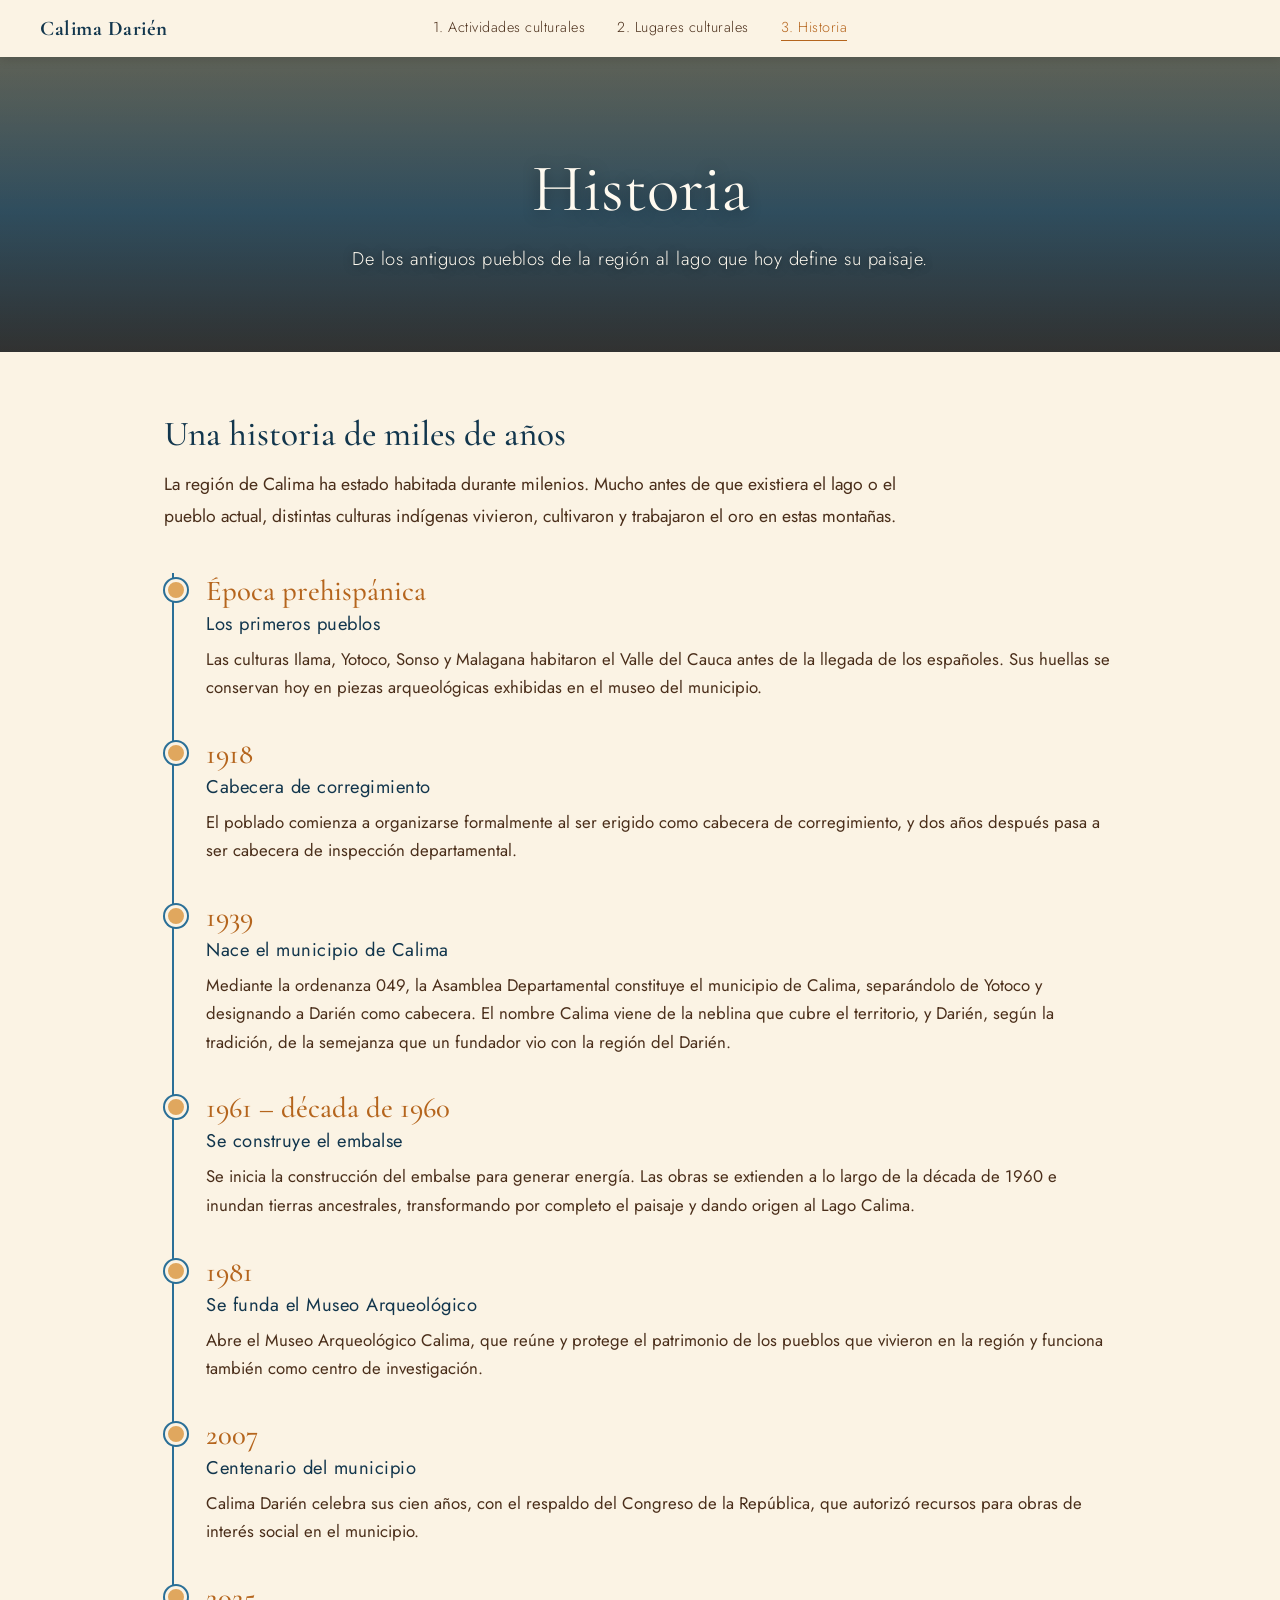
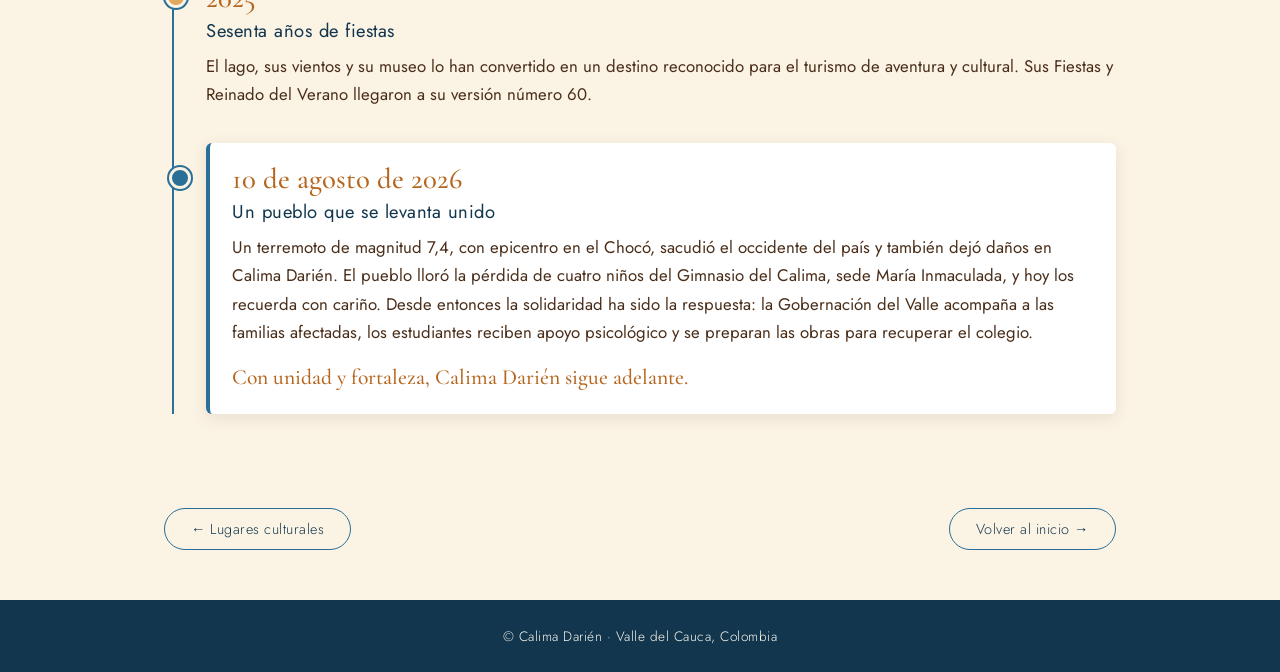
==== historia.html @ 9cd8f77b "Version inicial" ====
<!DOCTYPE html>
<html lang="es">
<head>
  <meta charset="UTF-8">
  <meta name="viewport" content="width=device-width, initial-scale=1.0">
  <title>Historia | Calima Darién</title>
  <meta name="description" content="Línea de tiempo de la historia de Calima Darién: pueblos antiguos, fundación, construcción del lago y la fuerza de su gente.">

  <link rel="preconnect" href="https://fonts.googleapis.com">
  <link rel="preconnect" href="https://fonts.gstatic.com" crossorigin>
  <link href="https://fonts.googleapis.com/css2?family=Cormorant+Garamond:wght@400;500&family=Jost:wght@300;400&display=swap" rel="stylesheet">

  <link rel="stylesheet" href="estilos.css">
</head>
<body class="interna">

  <header class="barra">
    <a href="index.html" class="btn-principal"><b>Calima Darién</b></a>

    <nav class="menu">
      <a href="actividadesc.html">1. Actividades culturales</a>
      <a href="lugaresc.html">2. Lugares culturales</a>
      <a href="historia.html" class="activo" aria-current="page">3. Historia</a>
    </nav>

    <span class="espaciador"></span>
  </header>

  <section class="cabecera-pagina cabecera-historia">
    <h1>Historia</h1>
    <p>De los antiguos pueblos de la región al lago que hoy define su paisaje.</p>
  </section>

  <main class="contenido">
    <div class="intro">
      <h2>Una historia de miles de años</h2>
      <p>
        La región de Calima ha estado habitada durante milenios. Mucho antes de
        que existiera el lago o el pueblo actual, distintas culturas indígenas
        vivieron, cultivaron y trabajaron el oro en estas montañas.
      </p>
    </div>

    <div class="linea-tiempo">

      <div class="hito">
        <span class="anio">Época prehispánica</span>
        <h3>Los primeros pueblos</h3>
        <p>
          Las culturas Ilama, Yotoco, Sonso y Malagana habitaron el Valle del
          Cauca antes de la llegada de los españoles. Sus huellas se conservan
          hoy en piezas arqueológicas exhibidas en el museo del municipio.
        </p>
      </div>

      <div class="hito">
        <span class="anio">1918</span>
        <h3>Cabecera de corregimiento</h3>
        <p>
          El poblado comienza a organizarse formalmente al ser erigido como
          cabecera de corregimiento, y dos años después pasa a ser cabecera de
          inspección departamental.
        </p>
      </div>

      <div class="hito">
        <span class="anio">1939</span>
        <h3>Nace el municipio de Calima</h3>
        <p>
          Mediante la ordenanza 049, la Asamblea Departamental constituye el
          municipio de Calima, separándolo de Yotoco y designando a Darién
          como cabecera. El nombre Calima viene de la neblina que cubre el
          territorio, y Darién, según la tradición, de la semejanza que un
          fundador vio con la región del Darién.
        </p>
      </div>

      <div class="hito">
        <span class="anio">1961 – década de 1960</span>
        <h3>Se construye el embalse</h3>
        <p>
          Se inicia la construcción del embalse para generar energía. Las obras
          se extienden a lo largo de la década de 1960 e inundan tierras
          ancestrales, transformando por completo el paisaje y dando origen al
          Lago Calima.
        </p>
      </div>

      <div class="hito">
        <span class="anio">1981</span>
        <h3>Se funda el Museo Arqueológico</h3>
        <p>
          Abre el Museo Arqueológico Calima, que reúne y protege el patrimonio
          de los pueblos que vivieron en la región y funciona también como
          centro de investigación.
        </p>
      </div>

      <div class="hito">
        <span class="anio">2007</span>
        <h3>Centenario del municipio</h3>
        <p>
          Calima Darién celebra sus cien años, con el respaldo del Congreso de
          la República, que autorizó recursos para obras de interés social en
          el municipio.
        </p>
      </div>

      <div class="hito">
        <span class="anio">2025</span>
        <h3>Sesenta años de fiestas</h3>
        <p>
          El lago, sus vientos y su museo lo han convertido en un destino
          reconocido para el turismo de aventura y cultural. Sus Fiestas y
          Reinado del Verano llegaron a su versión número 60.
        </p>
      </div>

      <div class="hito hito-destacado">
        <span class="anio">10 de agosto de 2026</span>
        <h3>Un pueblo que se levanta unido</h3>
        <p>
          Un terremoto de magnitud 7,4, con epicentro en el Chocó, sacudió el
          occidente del país y también dejó daños en Calima Darién. El pueblo
          lloró la pérdida de cuatro niños del Gimnasio del Calima, sede María
          Inmaculada, y hoy los recuerda con cariño. Desde entonces la
          solidaridad ha sido la respuesta: la Gobernación del Valle acompaña
          a las familias afectadas, los estudiantes reciben apoyo psicológico y
          se preparan las obras para recuperar el colegio.
        </p>
        <p class="frase-final">Con unidad y fortaleza, Calima Darién sigue adelante.</p>
      </div>

    </div>
  </main>

  <nav class="navegacion-paginas">
    <a href="lugaresc.html">← Lugares culturales</a>
    <a href="index.html">Volver al inicio →</a>
  </nav>

  <footer class="pie">
    <p>© Calima Darién · Valle del Cauca, Colombia</p>
  </footer>

</body>
</html>
---- estilos.css ----
/* ===== VARIABLES DE COLOR (tonos tierra y azules) ===== */
:root {
  --crema: #fbf3e4;
  --tierra-oscuro: #4a2e1a;
  --terracota: #b5651d;
  --azul-profundo: #12364d;
  --azul-lago: #2a6f97;
  --dorado: #e0a75e;
  --texto-claro: #fffaf0;
}

* {
  margin: 0;
  padding: 0;
  box-sizing: border-box;
}

html, body {
  height: 100%;
}

body {
  font-family: "Jost", sans-serif;
  font-weight: 300;
  background-color: var(--azul-profundo);
  color: var(--texto-claro);
}

a {
  text-decoration: none;
  color: inherit;
}

/* ===== BARRA DE NAVEGACIÓN ===== */
.barra {
  position: fixed;
  top: 0;
  left: 0;
  width: 100%;
  z-index: 10;
  display: grid;
  grid-template-columns: 1fr auto 1fr;
  align-items: center;
  padding: 16px 40px;
  background-color: var(--crema);
  color: var(--tierra-oscuro);
  box-shadow: 0 2px 10px rgba(0, 0, 0, 0.15);
}

.btn-principal {
  font-family: "Cormorant Garamond", serif;
  font-size: 1.3rem;
  font-weight: 500;
  letter-spacing: 0.5px;
  color: var(--azul-profundo);
}

.menu {
  display: flex;
  gap: 32px;
}

.menu a {
  font-size: 0.9rem;
  letter-spacing: 0.5px;
  padding-bottom: 3px;
  border-bottom: 1px solid transparent;
  transition: color 0.3s, border-color 0.3s;
}

.menu a:hover,
.menu a.activo {
  color: var(--terracota);
  border-bottom-color: var(--terracota);
}

/* ===== HERO (INICIO) ===== */
.hero {
  min-height: 100vh;
  display: flex;
  align-items: center;
  justify-content: center;
  text-align: center;
  padding: 100px 24px 60px;
  background:
    linear-gradient(
      to bottom,
      rgba(18, 54, 77, 0.35) 0%,
      rgba(74, 46, 26, 0.35) 55%,
      rgba(18, 30, 40, 0.75) 100%
    ),
    url("https://blogger.googleusercontent.com/img/b/R29vZ2xl/AVvXsEgp2KFAe_UCFP4J2xGSUJrZlvVt5zDSRNdugfr3U5ejgVvif3VngmFKuK3y-PgHHKj7U-qdiKil6Cmu6ggLbUylZGqxwDFVBUe-m3QUEKrpuqBc21c8SRWSz9uvf5Kk9CR0P2majYUhHSw/s1600/lago-calima-la+mellicera.JPG") center / cover no-repeat,
    linear-gradient(to bottom, #e0a75e 0%, #2a6f97 55%, #12364d 100%);
}

.hero-contenido {
  max-width: 900px;
}

.hero h1 {
  font-family: "Cormorant Garamond", serif;
  font-weight: 400;
  font-size: clamp(2.6rem, 7vw, 5.2rem);
  line-height: 1.1;
  letter-spacing: 0.5px;
  text-shadow: 0 2px 20px rgba(0, 0, 0, 0.45);
}

.subtitulo {
  margin-top: 28px;
  font-size: clamp(0.95rem, 2vw, 1.1rem);
  letter-spacing: 1px;
  text-shadow: 0 1px 8px rgba(0, 0, 0, 0.5);
}

.boton {
  display: inline-block;
  margin-top: 32px;
  padding: 10px 34px;
  font-size: 0.9rem;
  letter-spacing: 1px;
  color: var(--texto-claro);
  border: 1px solid var(--dorado);
  border-radius: 30px;
  transition: background-color 0.3s, color 0.3s;
}

.boton:hover {
  background-color: var(--dorado);
  color: var(--tierra-oscuro);
}

@media (max-width: 800px) {
  .barra {
    grid-template-columns: 1fr;
    justify-items: center;
    gap: 10px;
    padding: 12px 16px;
  }
  .espaciador { display: none; }
  .menu {
    flex-wrap: wrap;
    justify-content: center;
    gap: 8px 18px;
  }
  .menu a { font-size: 0.8rem; }
  .hero { padding-top: 150px; }
}

/* ===== PÁGINAS INTERNAS ===== */
body.interna {
  height: auto;
  min-height: 100%;
  background-color: var(--crema);
  color: var(--tierra-oscuro);
}

.cabecera-pagina {
  --imagen-fondo: url("https://blogger.googleusercontent.com/img/b/R29vZ2xl/AVvXsEgp2KFAe_UCFP4J2xGSUJrZlvVt5zDSRNdugfr3U5ejgVvif3VngmFKuK3y-PgHHKj7U-qdiKil6Cmu6ggLbUylZGqxwDFVBUe-m3QUEKrpuqBc21c8SRWSz9uvf5Kk9CR0P2majYUhHSw/s1600/lago-calima-la+mellicera.JPG");
  padding: 150px 24px 80px;
  text-align: center;
  color: var(--texto-claro);
  background:
    linear-gradient(
      to bottom,
      rgba(18, 54, 77, 0.55) 0%,
      rgba(74, 46, 26, 0.55) 100%
    ),
    var(--imagen-fondo) center / cover no-repeat,
    linear-gradient(to bottom, #e0a75e 0%, #2a6f97 60%, #12364d 100%);
}

.cabecera-actividades {
  --imagen-fondo: url("https://visitvalle.travel/wp-content/uploads/2024/08/deportes-calima-el-darien.webp");
}

.cabecera-lugares {
  --imagen-fondo: url("https://static.wixstatic.com/media/1ad7b5_3fcc40ae84d74452bb39520ca6f21c20~mv2.jpg/v1/fill/w_1920,h_2560,al_c,q_90,usm_0.66_1.00_0.01,enc_auto/1ad7b5_3fcc40ae84d74452bb39520ca6f21c20~mv2.jpg");
}

.cabecera-historia {
  --imagen-fondo: url("https://lagocalima.com.co/wp-content/uploads/2025/04/del-lago-calima-cesar-trivin204131o.webp");
}

.cabecera-pagina h1 {
  font-family: "Cormorant Garamond", serif;
  font-weight: 400;
  font-size: clamp(2.8rem, 6vw, 4.2rem);
  line-height: 1.15;
  text-shadow: 0 2px 16px rgba(0, 0, 0, 0.45);
}

.cabecera-pagina p {
  max-width: 640px;
  margin: 18px auto 0;
  font-size: 1.15rem;
  letter-spacing: 0.5px;
  text-shadow: 0 1px 8px rgba(0, 0, 0, 0.5);
}

.contenido {
  max-width: 1000px;
  margin: 0 auto;
  padding: 60px 24px 40px;
}

.contenido h2 {
  font-family: "Cormorant Garamond", serif;
  font-weight: 500;
  font-size: 2.2rem;
  color: var(--azul-profundo);
  margin-bottom: 14px;
}

.contenido p {
  font-size: 1.1rem;
  line-height: 1.8;
  font-weight: 400;
  margin-bottom: 16px;
}

.intro {
  max-width: 760px;
  margin-bottom: 40px;
}

.tarjetas {
  display: grid;
  grid-template-columns: repeat(auto-fit, minmax(280px, 1fr));
  gap: 24px;
}

.tarjeta {
  background-color: #ffffff;
  border-left: 4px solid var(--terracota);
  border-radius: 6px;
  padding: 24px;
  box-shadow: 0 4px 16px rgba(74, 46, 26, 0.1);
  transition: transform 0.3s, box-shadow 0.3s;
}

.tarjeta:hover {
  transform: translateY(-4px);
  box-shadow: 0 8px 22px rgba(74, 46, 26, 0.18);
}

.tarjeta h3 {
  font-family: "Cormorant Garamond", serif;
  font-weight: 500;
  font-size: 1.8rem;
  color: var(--azul-lago);
  margin-bottom: 10px;
}

.tarjeta p {
  font-size: 1.05rem;
  line-height: 1.7;
  margin-bottom: 0;
}

.etiqueta {
  display: inline-block;
  margin-bottom: 10px;
  padding: 4px 14px;
  font-size: 0.8rem;
  letter-spacing: 1px;
  text-transform: uppercase;
  color: var(--texto-claro);
  background-color: var(--terracota);
  border-radius: 20px;
}

.linea-tiempo {
  margin: 20px 0 10px 8px;
  padding-left: 32px;
  border-left: 2px solid var(--azul-lago);
}

.hito {
  position: relative;
  margin-bottom: 34px;
}

.hito::before {
  content: "";
  position: absolute;
  left: -41px;
  top: 6px;
  width: 16px;
  height: 16px;
  background-color: var(--dorado);
  border: 3px solid var(--crema);
  border-radius: 50%;
  box-shadow: 0 0 0 2px var(--azul-lago);
}

.hito .anio {
  font-family: "Cormorant Garamond", serif;
  font-size: 1.8rem;
  font-weight: 500;
  color: var(--terracota);
}

.hito h3 {
  font-size: 1.15rem;
  font-weight: 400;
  letter-spacing: 0.5px;
  color: var(--azul-profundo);
  margin: 2px 0 8px;
}

.hito p {
  font-size: 1.05rem;
  line-height: 1.7;
  margin-bottom: 0;
}

.navegacion-paginas {
  max-width: 1000px;
  margin: 20px auto 0;
  padding: 0 24px 50px;
  display: flex;
  justify-content: space-between;
  gap: 16px;
  flex-wrap: wrap;
}

.navegacion-paginas a {
  padding: 10px 26px;
  font-size: 0.9rem;
  letter-spacing: 0.5px;
  color: var(--azul-profundo);
  border: 1px solid var(--azul-lago);
  border-radius: 30px;
  transition: background-color 0.3s, color 0.3s;
}

.navegacion-paginas a:hover {
  background-color: var(--azul-lago);
  color: var(--texto-claro);
}

.pie {
  padding: 26px 24px;
  text-align: center;
  font-size: 0.85rem;
  letter-spacing: 0.5px;
  color: var(--texto-claro);
  background-color: var(--azul-profundo);
}

@media (max-width: 800px) {
  .cabecera-pagina { padding-top: 190px; }
  .contenido { padding-top: 40px; }
}

/* ===== FOTOS EN TARJETAS ===== */
.foto-tarjeta {
  width: 100%;
  height: 160px;
  margin: 0 0 16px;
  border-radius: 6px;
  overflow: hidden;
  background: linear-gradient(135deg, var(--dorado) 0%, var(--azul-lago) 100%);
}

.foto-tarjeta img {
  display: block;
  width: 100%;
  height: 100%;
  object-fit: cover;
  object-position: center;
}

/* ===== HITO DESTACADO (evento reciente) ===== */
.hito-destacado {
  background-color: #ffffff;
  border-left: 4px solid var(--azul-lago);
  border-radius: 6px;
  padding: 18px 22px;
  box-shadow: 0 4px 16px rgba(74, 46, 26, 0.1);
}

.hito-destacado::before {
  top: 24px;
  background-color: var(--azul-lago);
}

.hito-destacado .frase-final {
  margin-top: 12px;
  font-family: "Cormorant Garamond", serif;
  font-size: 1.35rem;
  font-weight: 500;
  color: var(--terracota);
}
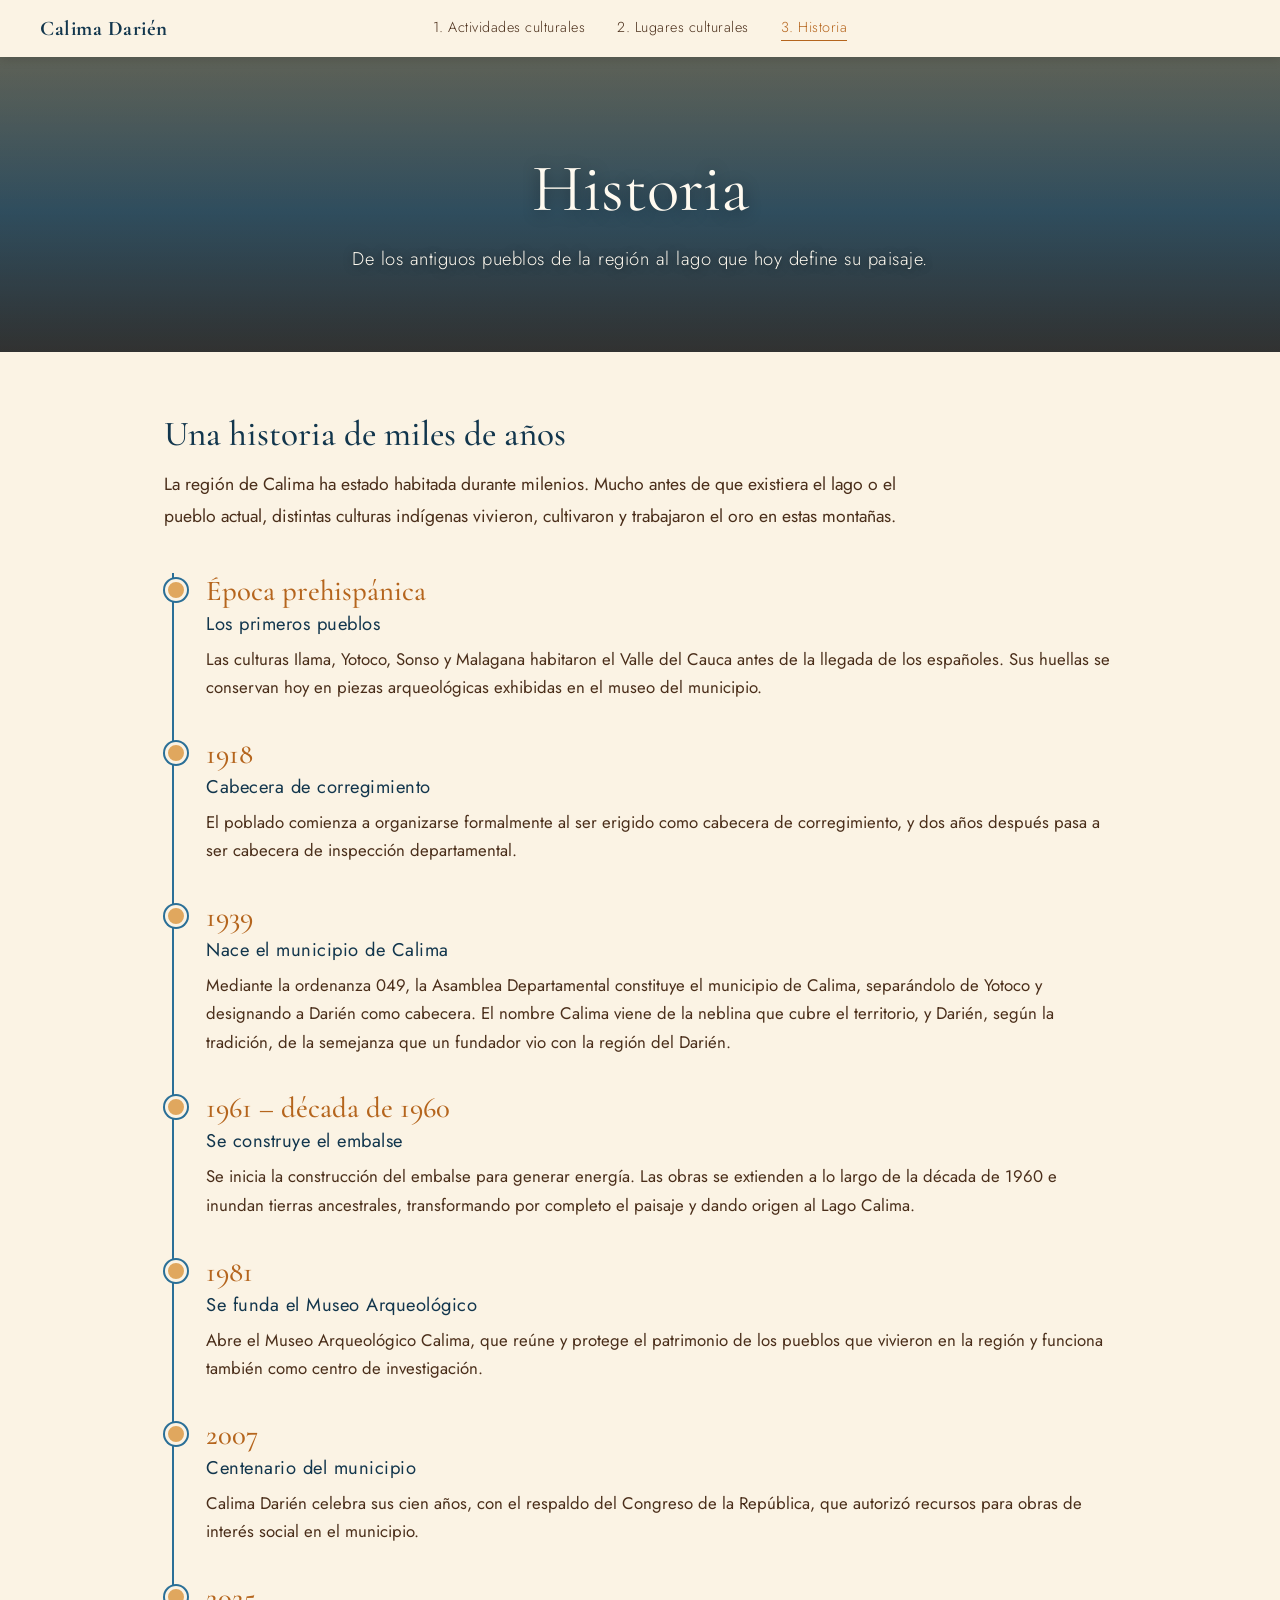
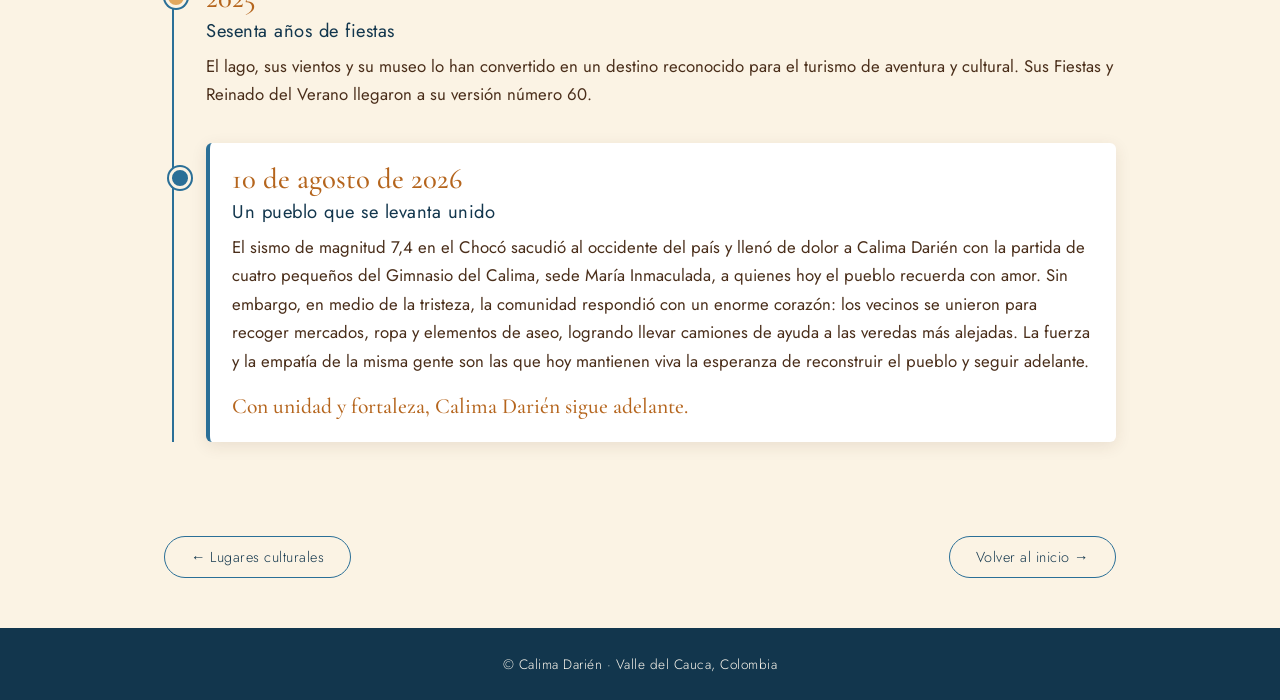
==== commit cef5959f: "Imagenes actualizadas" ====
--- a/historia.html
+++ b/historia.html
@@ -120,13 +120,7 @@
         <span class="anio">10 de agosto de 2026</span>
         <h3>Un pueblo que se levanta unido</h3>
         <p>
-          Un terremoto de magnitud 7,4, con epicentro en el Chocó, sacudió el
-          occidente del país y también dejó daños en Calima Darién. El pueblo
-          lloró la pérdida de cuatro niños del Gimnasio del Calima, sede María
-          Inmaculada, y hoy los recuerda con cariño. Desde entonces la
-          solidaridad ha sido la respuesta: la Gobernación del Valle acompaña
-          a las familias afectadas, los estudiantes reciben apoyo psicológico y
-          se preparan las obras para recuperar el colegio.
+          El sismo de magnitud 7,4 en el Chocó sacudió al occidente del país y llenó de dolor a Calima Darién con la partida de cuatro pequeños del Gimnasio del Calima, sede María Inmaculada, a quienes hoy el pueblo recuerda con amor. Sin embargo, en medio de la tristeza, la comunidad respondió con un enorme corazón: los vecinos se unieron para recoger mercados, ropa y elementos de aseo, logrando llevar camiones de ayuda a las veredas más alejadas. La fuerza y la empatía de la misma gente son las que hoy mantienen viva la esperanza de reconstruir el pueblo y seguir adelante.
         </p>
         <p class="frase-final">Con unidad y fortaleza, Calima Darién sigue adelante.</p>
       </div>
